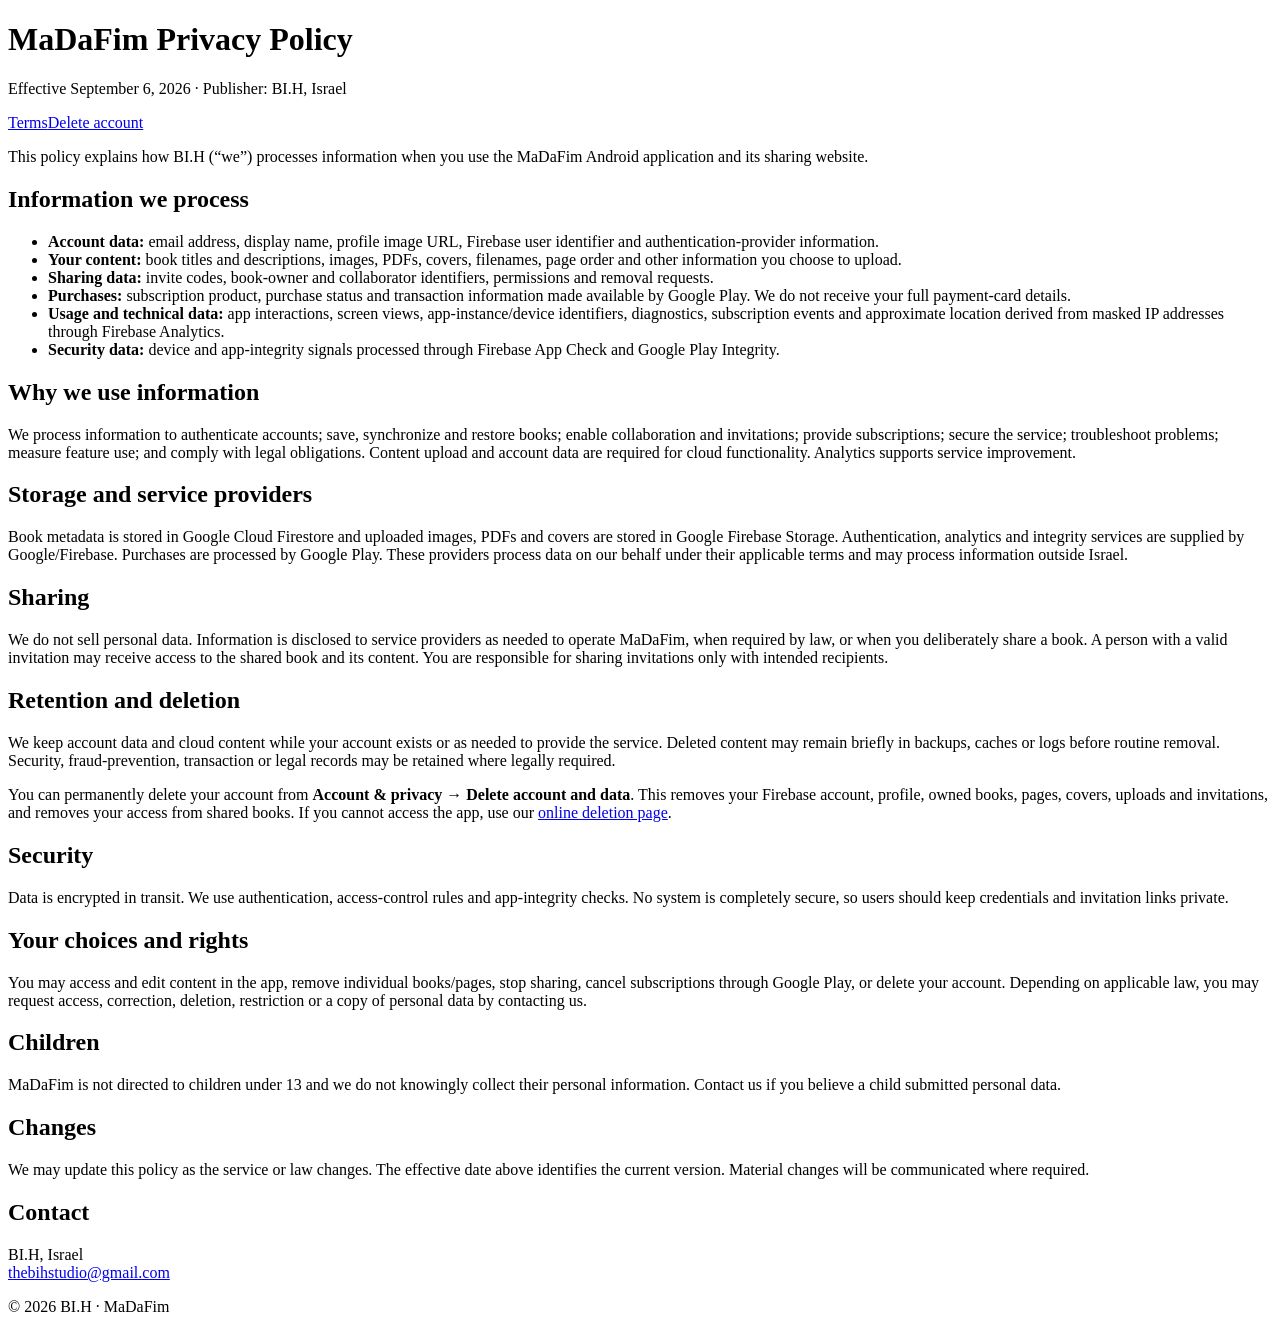
==== hosting/privacy.html @ 035e3ce9 "rebrand project to MaDaFim" ====
<!doctype html><html lang="en"><head><meta charset="utf-8"><meta name="viewport" content="width=device-width,initial-scale=1"><title>MaDaFim Privacy Policy</title><link rel="stylesheet" href="/legal.css"></head><body>
<header><div><h1>MaDaFim Privacy Policy</h1><p>Effective September 6, 2026 · Publisher: BI.H, Israel</p><nav><a href="/terms.html">Terms</a><a href="/delete-account.html">Delete account</a></nav></div></header>
<main>
<p>This policy explains how BI.H (“we”) processes information when you use the MaDaFim Android application and its sharing website.</p>
<h2>Information we process</h2>
<ul><li><strong>Account data:</strong> email address, display name, profile image URL, Firebase user identifier and authentication-provider information.</li><li><strong>Your content:</strong> book titles and descriptions, images, PDFs, covers, filenames, page order and other information you choose to upload.</li><li><strong>Sharing data:</strong> invite codes, book-owner and collaborator identifiers, permissions and removal requests.</li><li><strong>Purchases:</strong> subscription product, purchase status and transaction information made available by Google Play. We do not receive your full payment-card details.</li><li><strong>Usage and technical data:</strong> app interactions, screen views, app-instance/device identifiers, diagnostics, subscription events and approximate location derived from masked IP addresses through Firebase Analytics.</li><li><strong>Security data:</strong> device and app-integrity signals processed through Firebase App Check and Google Play Integrity.</li></ul>
<h2>Why we use information</h2><p>We process information to authenticate accounts; save, synchronize and restore books; enable collaboration and invitations; provide subscriptions; secure the service; troubleshoot problems; measure feature use; and comply with legal obligations. Content upload and account data are required for cloud functionality. Analytics supports service improvement.</p>
<h2>Storage and service providers</h2><p>Book metadata is stored in Google Cloud Firestore and uploaded images, PDFs and covers are stored in Google Firebase Storage. Authentication, analytics and integrity services are supplied by Google/Firebase. Purchases are processed by Google Play. These providers process data on our behalf under their applicable terms and may process information outside Israel.</p>
<h2>Sharing</h2><p>We do not sell personal data. Information is disclosed to service providers as needed to operate MaDaFim, when required by law, or when you deliberately share a book. A person with a valid invitation may receive access to the shared book and its content. You are responsible for sharing invitations only with intended recipients.</p>
<h2>Retention and deletion</h2><p>We keep account data and cloud content while your account exists or as needed to provide the service. Deleted content may remain briefly in backups, caches or logs before routine removal. Security, fraud-prevention, transaction or legal records may be retained where legally required.</p><p>You can permanently delete your account from <strong>Account &amp; privacy → Delete account and data</strong>. This removes your Firebase account, profile, owned books, pages, covers, uploads and invitations, and removes your access from shared books. If you cannot access the app, use our <a href="/delete-account.html">online deletion page</a>.</p>
<h2>Security</h2><p>Data is encrypted in transit. We use authentication, access-control rules and app-integrity checks. No system is completely secure, so users should keep credentials and invitation links private.</p>
<h2>Your choices and rights</h2><p>You may access and edit content in the app, remove individual books/pages, stop sharing, cancel subscriptions through Google Play, or delete your account. Depending on applicable law, you may request access, correction, deletion, restriction or a copy of personal data by contacting us.</p>
<h2>Children</h2><p>MaDaFim is not directed to children under 13 and we do not knowingly collect their personal information. Contact us if you believe a child submitted personal data.</p>
<h2>Changes</h2><p>We may update this policy as the service or law changes. The effective date above identifies the current version. Material changes will be communicated where required.</p>
<h2>Contact</h2><p>BI.H, Israel<br><a href="mailto:thebihstudio@gmail.com">thebihstudio@gmail.com</a></p>
</main><footer>© 2026 BI.H · MaDaFim</footer></body></html>
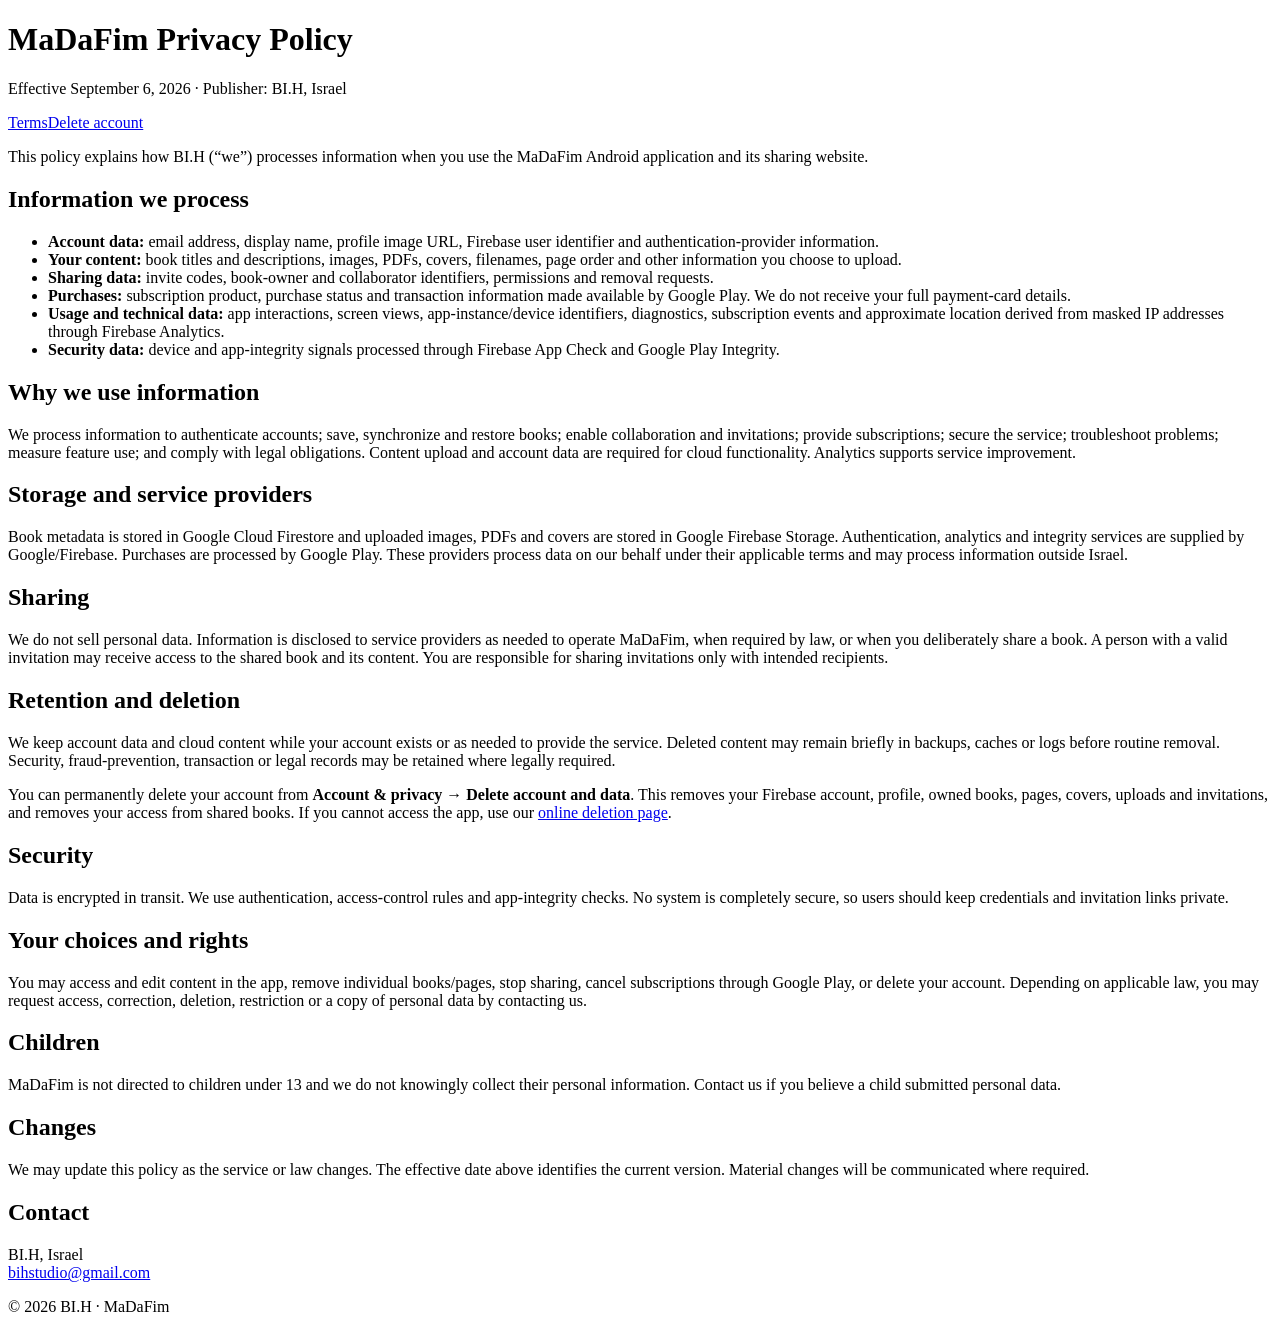
==== commit 54f14c7e: "fixing bugs" ====
--- a/hosting/privacy.html
+++ b/hosting/privacy.html
@@ -12,5 +12,5 @@
 <h2>Your choices and rights</h2><p>You may access and edit content in the app, remove individual books/pages, stop sharing, cancel subscriptions through Google Play, or delete your account. Depending on applicable law, you may request access, correction, deletion, restriction or a copy of personal data by contacting us.</p>
 <h2>Children</h2><p>MaDaFim is not directed to children under 13 and we do not knowingly collect their personal information. Contact us if you believe a child submitted personal data.</p>
 <h2>Changes</h2><p>We may update this policy as the service or law changes. The effective date above identifies the current version. Material changes will be communicated where required.</p>
-<h2>Contact</h2><p>BI.H, Israel<br><a href="mailto:thebihstudio@gmail.com">thebihstudio@gmail.com</a></p>
+<h2>Contact</h2><p>BI.H, Israel<br><a href="mailto:bihstudio@gmail.com">bihstudio@gmail.com</a></p>
 </main><footer>© 2026 BI.H · MaDaFim</footer></body></html>
